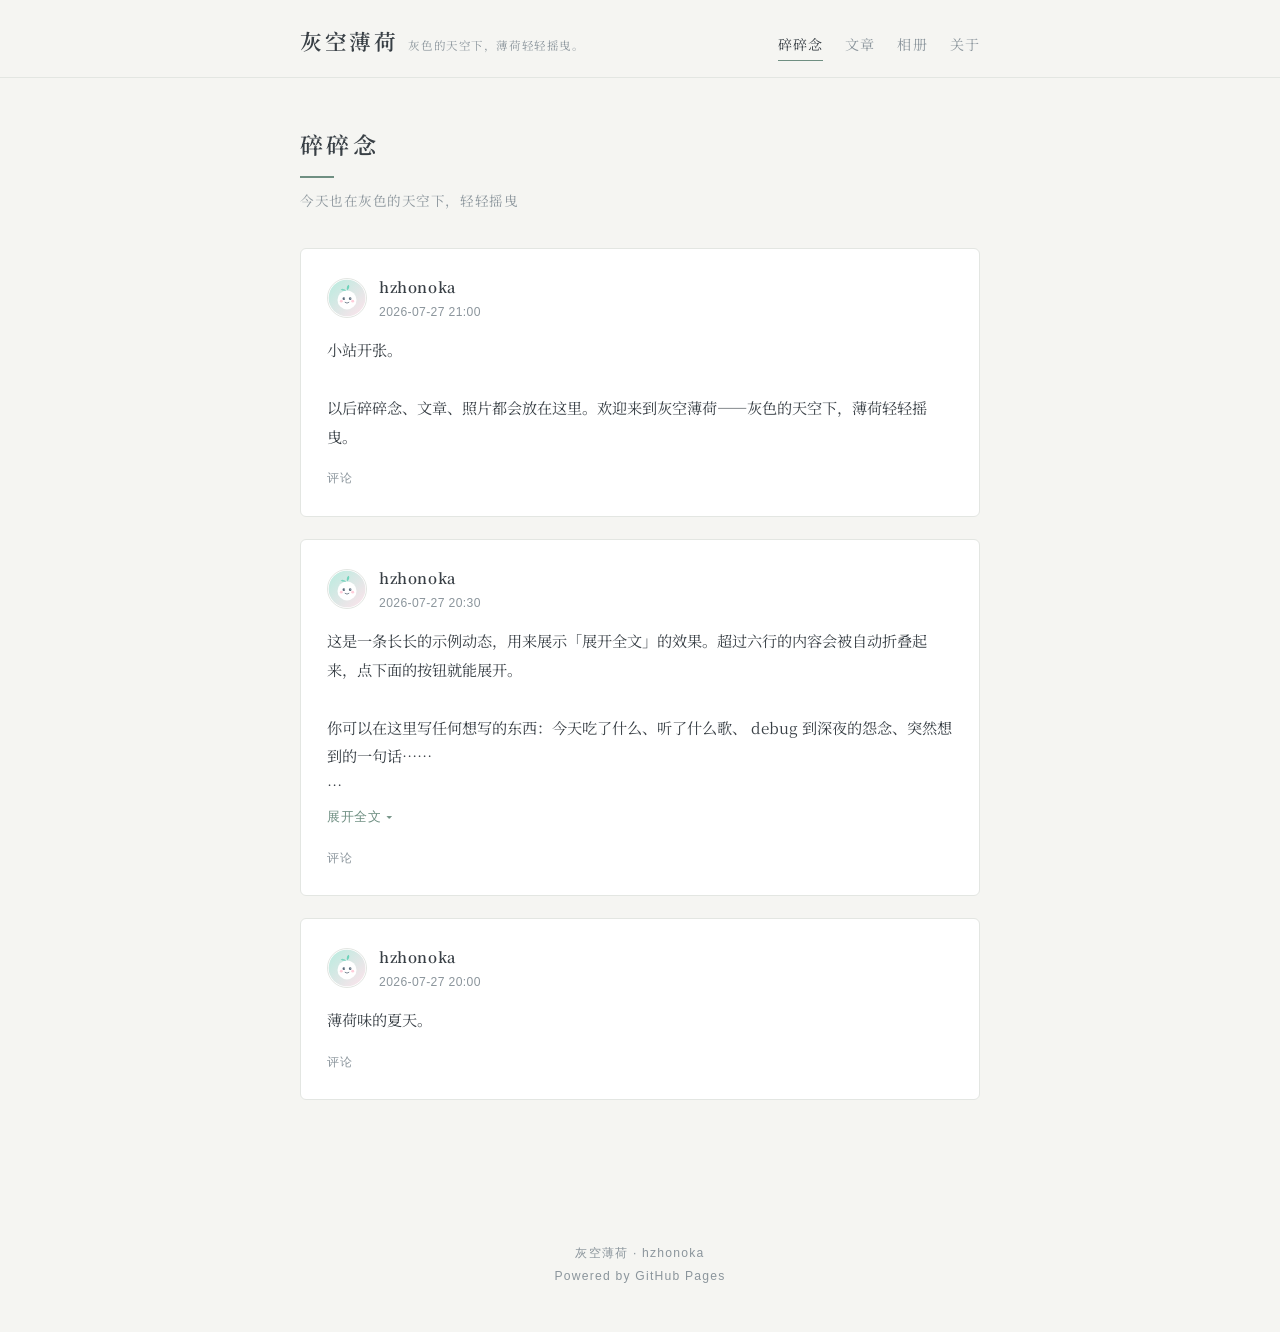
==== index.html @ 0781a8f7 "小站开张" ====
<!DOCTYPE html>
<html lang="zh-CN">
<head>
  <meta charset="UTF-8">
  <meta name="viewport" content="width=device-width, initial-scale=1.0">
  <title>灰空薄荷 · 碎碎念</title>
  <link rel="icon" href="assets/avatar.svg">
  <link rel="stylesheet" href="https://fonts.loli.net/css2?family=Noto+Serif+SC:wght@400;600&display=swap">
  <link rel="stylesheet" href="assets/style.css">
</head>
<body>
  <header class="site-header" id="site-header"></header>

  <main class="container">
    <div class="page-banner">
      <h1>碎碎念</h1>
      <p>今天也在灰色的天空下，轻轻摇曳</p>
    </div>
    <div id="timeline"></div>
  </main>

  <footer class="site-footer" id="site-footer"></footer>

  <script src="data/config.js"></script>
  <script src="data/moments.js"></script>
  <script src="assets/main.js"></script>
  <script>
    renderHeader("moments");
    renderFooter();

    const cfg = window.SITE_CONFIG;
    const timeline = document.getElementById("timeline");

    function escapeHtml(s) {
      return s.replace(/&/g, "&amp;").replace(/</g, "&lt;").replace(/>/g, "&gt;");
    }

    window.MOMENTS.forEach(function (m) {
      const card = document.createElement("article");
      card.className = "card";
      const long = m.text.length > 180 || m.text.split("\n").length > 6;
      card.innerHTML =
        '<div class="moment-head">' +
          '<img class="avatar" src="' + cfg.avatar + '" alt="avatar">' +
          '<div class="moment-meta">' +
            '<div class="name">' + escapeHtml(cfg.nickname) + "</div>" +
            '<div class="time">' + m.time + "</div>" +
          "</div>" +
        "</div>" +
        '<div class="moment-body' + (long ? " clamped" : "") + '">' + escapeHtml(m.text) + "</div>" +
        (long ? '<button class="expand-btn">展开全文 ▾</button>' : "") +
        '<div class="moment-foot">' +
          '<button class="comment-toggle">评论</button>' +
        "</div>" +
        '<div class="comment-box" style="display:none;"></div>';

      const btn = card.querySelector(".expand-btn");
      if (btn) {
        btn.addEventListener("click", function () {
          const body = card.querySelector(".moment-body");
          const clamped = body.classList.toggle("clamped");
          btn.textContent = clamped ? "展开全文 ▾" : "收起 ▴";
        });
      }

      const toggle = card.querySelector(".comment-toggle");
      const box = card.querySelector(".comment-box");
      toggle.addEventListener("click", function () {
        const show = box.style.display === "none";
        box.style.display = show ? "block" : "none";
        toggle.textContent = show ? "收起评论" : "评论";
        if (show && !box.dataset.loaded) {
          box.dataset.loaded = "1";
          loadGiscus(box, "moment-" + m.id);
        }
      });

      timeline.appendChild(card);
    });
  </script>
</body>
</html>
---- assets/style.css ----
/* ============ 灰空薄荷 · 全局样式 ============ */
:root {
  --sage: #6f8f82;          /* 灰薄荷，唯一的强调色 */
  --sage-dark: #587568;
  --ink: #383f45;
  --ink-light: #8b959c;
  --line: #e3e6e2;
  --paper: #f5f5f2;
  --card-bg: #ffffff;
  --radius: 6px;
  --serif: "Noto Serif SC", "Songti SC", "SimSun", serif;
  --sans: "PingFang SC", "Microsoft YaHei", "Hiragino Sans GB", sans-serif;
}

* { margin: 0; padding: 0; box-sizing: border-box; }

body {
  font-family: var(--serif);
  color: var(--ink);
  background: var(--paper);
  min-height: 100vh;
  line-height: 1.9;
}

a { color: var(--sage); text-decoration: none; transition: color 0.2s; }
a:hover { color: var(--sage-dark); }

::selection { background: rgba(111, 143, 130, 0.18); }

/* ---------- 顶部导航 ---------- */
.site-header {
  background: var(--paper);
  border-bottom: 1px solid var(--line);
}
.header-inner {
  max-width: 720px; margin: 0 auto; padding: 20px 20px 16px;
  display: flex; align-items: baseline; justify-content: space-between;
  flex-wrap: wrap; gap: 10px;
}
.site-title {
  font-family: var(--serif);
  font-size: 1.35rem; font-weight: 600; color: var(--ink);
  letter-spacing: 0.12em;
}
.site-title small {
  font-size: 0.72rem; color: var(--ink-light); font-weight: 400;
  letter-spacing: 0.05em; margin-left: 10px;
}

.nav { display: flex; gap: 22px; flex-wrap: wrap; }
.nav a {
  font-size: 0.88rem; color: var(--ink-light); letter-spacing: 0.08em;
  padding-bottom: 2px; border-bottom: 1px solid transparent;
}
.nav a:hover { color: var(--ink); border-bottom-color: var(--ink); }
.nav a.active { color: var(--ink); border-bottom-color: var(--sage); }

/* ---------- 主体 ---------- */
.container { max-width: 720px; margin: 0 auto; padding: 44px 20px 90px; }

.page-banner { margin-bottom: 34px; }
.page-banner h1 {
  font-size: 1.45rem; font-weight: 600; letter-spacing: 0.15em; color: var(--ink);
}
.page-banner h1::after {
  content: ""; display: block; width: 34px; height: 2px;
  background: var(--sage); margin-top: 10px;
}
.page-banner p { color: var(--ink-light); font-size: 0.85rem; margin-top: 10px; letter-spacing: 0.04em; }

/* ---------- 卡片 ---------- */
.card {
  background: var(--card-bg);
  border: 1px solid var(--line);
  border-radius: var(--radius);
  padding: 24px 26px;
  margin-bottom: 22px;
}

/* ---------- 碎碎念时间线 ---------- */
.moment-head { display: flex; align-items: center; gap: 12px; margin-bottom: 12px; }
.avatar {
  width: 40px; height: 40px; border-radius: 50%;
  border: 1px solid var(--line); object-fit: cover; background: #fff;
  flex-shrink: 0;
}
.moment-meta .name { font-weight: 600; color: var(--ink); font-size: 0.92rem; letter-spacing: 0.04em; }
.moment-meta .time { font-size: 0.76rem; color: var(--ink-light); font-family: var(--sans); letter-spacing: 0.03em; }
.moment-body { white-space: pre-wrap; word-break: break-word; font-size: 0.95rem; }
.moment-body.clamped {
  display: -webkit-box; -webkit-line-clamp: 6; -webkit-box-orient: vertical; overflow: hidden;
}
.expand-btn {
  background: none; border: none; color: var(--sage); cursor: pointer;
  font-size: 0.82rem; padding: 6px 0 0; font-family: var(--sans); letter-spacing: 0.05em;
}
.expand-btn:hover { color: var(--sage-dark); }
.moment-foot { margin-top: 10px; }
.moment-foot button {
  background: none; border: none; cursor: pointer; font-size: 0.78rem;
  color: var(--ink-light); font-family: var(--sans); letter-spacing: 0.06em;
  padding: 0;
}
.moment-foot button:hover { color: var(--sage); }
.comment-box { margin-top: 16px; border-top: 1px solid var(--line); padding-top: 16px; }

/* ---------- 文章列表 ---------- */
.post-item { display: block; color: inherit; transition: border-color 0.2s; }
.post-item:hover { border-color: var(--sage); }
.post-item h2 {
  font-size: 1.18rem; font-weight: 600; color: var(--ink); letter-spacing: 0.05em;
  transition: color 0.2s;
}
.post-item:hover h2 { color: var(--sage-dark); }
.post-item .post-date {
  font-size: 0.76rem; color: var(--ink-light); margin: 6px 0 8px;
  font-family: var(--sans); letter-spacing: 0.08em;
}
.post-item .post-excerpt { font-size: 0.9rem; color: var(--ink-light); }
.post-tags { margin-top: 10px; display: flex; gap: 8px; flex-wrap: wrap; }
.tag {
  font-size: 0.72rem; padding: 1px 10px; border-radius: 2px;
  border: 1px solid var(--line); color: var(--ink-light);
  font-family: var(--sans); letter-spacing: 0.06em;
}

/* ---------- 文章正文 ---------- */
.post-content { font-size: 0.96rem; }
.post-content h1, .post-content h2, .post-content h3 {
  font-weight: 600; letter-spacing: 0.08em; margin: 1.8em 0 0.7em; color: var(--ink);
}
.post-content h1 { font-size: 1.3rem; }
.post-content h2 { font-size: 1.15rem; padding-left: 10px; border-left: 3px solid var(--sage); }
.post-content h3 { font-size: 1.02rem; }
.post-content p { margin: 0.9em 0; }
.post-content a { border-bottom: 1px solid var(--sage); }
.post-content img { max-width: 100%; border-radius: 3px; }
.post-content hr { border: none; border-top: 1px solid var(--line); margin: 2em 0; }
.post-content ul, .post-content ol { padding-left: 1.5em; margin: 0.9em 0; }
.post-content code {
  background: var(--paper); padding: 2px 6px; border-radius: 3px;
  font-family: Consolas, "Courier New", monospace; font-size: 0.86em; color: var(--sage-dark);
}
.post-content pre {
  background: #2f363b; color: #dfe6e2; padding: 18px 20px; border-radius: 4px;
  overflow-x: auto; margin: 1.2em 0; line-height: 1.7;
}
.post-content pre code { background: none; color: inherit; padding: 0; }
.post-content blockquote {
  border-left: 3px solid var(--sage);
  margin: 1.4em 0; padding: 4px 0 4px 18px; color: var(--ink-light);
}
.back-link {
  display: inline-block; margin-bottom: 22px; font-size: 0.82rem;
  font-family: var(--sans); letter-spacing: 0.05em;
}

/* ---------- 相册 ---------- */
.album-grid {
  display: grid; grid-template-columns: repeat(auto-fill, minmax(200px, 1fr)); gap: 18px;
}
.photo-card {
  background: #fff; border: 1px solid var(--line); border-radius: 3px;
  padding: 8px 8px 10px;
  transition: box-shadow 0.25s; cursor: zoom-in;
}
.photo-card:hover { box-shadow: 0 6px 20px rgba(56, 63, 69, 0.1); }
.photo-card img { width: 100%; display: block; aspect-ratio: 4/3; object-fit: cover; filter: saturate(0.85); }
.photo-card .caption {
  font-size: 0.78rem; color: var(--ink-light); margin-top: 8px;
  text-align: center; font-family: var(--sans); letter-spacing: 0.03em;
}

.lightbox {
  display: none; position: fixed; inset: 0; z-index: 300;
  background: rgba(40, 46, 50, 0.85);
  align-items: center; justify-content: center; cursor: zoom-out;
}
.lightbox.show { display: flex; }
.lightbox img { max-width: 88vw; max-height: 86vh; }

/* ---------- 关于我 ---------- */
.about-hero { text-align: left; display: flex; align-items: center; gap: 20px; }
.about-hero .avatar { width: 84px; height: 84px; }
.about-hero h1 { font-size: 1.35rem; font-weight: 600; letter-spacing: 0.1em; }
.about-hero .sig { color: var(--ink-light); margin-top: 4px; font-size: 0.88rem; }
.about-section h2 {
  font-size: 1.02rem; font-weight: 600; letter-spacing: 0.1em; margin-bottom: 12px;
  padding-left: 10px; border-left: 3px solid var(--sage);
}
.link-list { display: flex; gap: 12px; flex-wrap: wrap; }
.link-chip {
  padding: 5px 16px; border: 1px solid var(--line); border-radius: 3px;
  font-size: 0.85rem; color: var(--ink); font-family: var(--sans); letter-spacing: 0.05em;
  transition: border-color 0.2s, color 0.2s;
}
.link-chip:hover { border-color: var(--sage); color: var(--sage-dark); }
.skill-tags { display: flex; gap: 8px; flex-wrap: wrap; }

/* ---------- 页脚 ---------- */
.site-footer {
  text-align: center; padding: 30px 16px 44px; color: var(--ink-light);
  font-size: 0.76rem; font-family: var(--sans); letter-spacing: 0.1em;
}

/* ---------- 响应式 ---------- */
@media (max-width: 560px) {
  .header-inner { flex-direction: column; align-items: flex-start; gap: 8px; }
  .card { padding: 18px 20px; }
  .about-hero { flex-direction: column; align-items: flex-start; }
  .album-grid { grid-template-columns: repeat(auto-fill, minmax(150px, 1fr)); }
}
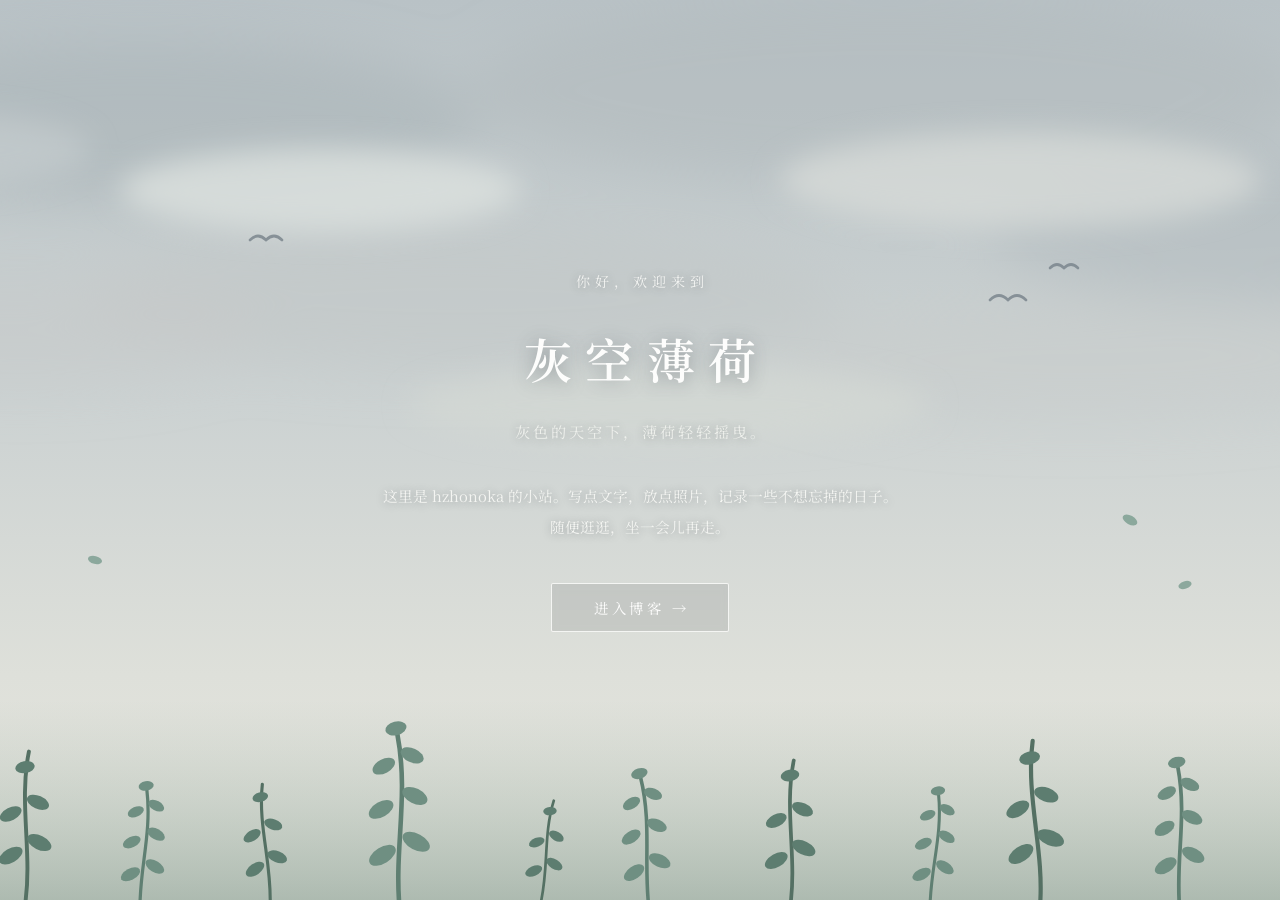
==== commit 9eea124c: "add main page,technology&study part" ====
--- a/index.html
+++ b/index.html
@@ -3,80 +3,30 @@
 <head>
   <meta charset="UTF-8">
   <meta name="viewport" content="width=device-width, initial-scale=1.0">
-  <title>灰空薄荷 · 碎碎念</title>
+  <title>灰空薄荷</title>
   <link rel="icon" href="assets/avatar.svg">
   <link rel="stylesheet" href="https://fonts.loli.net/css2?family=Noto+Serif+SC:wght@400;600&display=swap">
   <link rel="stylesheet" href="assets/style.css">
 </head>
-<body>
-  <header class="site-header" id="site-header"></header>
-
-  <main class="container">
-    <div class="page-banner">
-      <h1>碎碎念</h1>
-      <p>今天也在灰色的天空下，轻轻摇曳</p>
+<body class="landing">
+  <main class="landing-hero">
+    <div class="landing-inner">
+      <p class="landing-hi" id="landing-hi"></p>
+      <h1 class="landing-title" id="landing-title"></h1>
+      <p class="landing-tagline" id="landing-tagline"></p>
+      <p class="landing-welcome" id="landing-welcome"></p>
+      <a class="landing-enter" href="moments.html">进入博客 →</a>
     </div>
-    <div id="timeline"></div>
   </main>
 
-  <footer class="site-footer" id="site-footer"></footer>
-
   <script src="data/config.js"></script>
-  <script src="data/moments.js"></script>
   <script src="assets/main.js"></script>
   <script>
-    renderHeader("moments");
-    renderFooter();
-
-    const cfg = window.SITE_CONFIG;
-    const timeline = document.getElementById("timeline");
-
-    function escapeHtml(s) {
-      return s.replace(/&/g, "&amp;").replace(/</g, "&lt;").replace(/>/g, "&gt;");
-    }
-
-    window.MOMENTS.forEach(function (m) {
-      const card = document.createElement("article");
-      card.className = "card";
-      const long = m.text.length > 180 || m.text.split("\n").length > 6;
-      card.innerHTML =
-        '<div class="moment-head">' +
-          '<img class="avatar" src="' + cfg.avatar + '" alt="avatar">' +
-          '<div class="moment-meta">' +
-            '<div class="name">' + escapeHtml(cfg.nickname) + "</div>" +
-            '<div class="time">' + m.time + "</div>" +
-          "</div>" +
-        "</div>" +
-        '<div class="moment-body' + (long ? " clamped" : "") + '">' + escapeHtml(m.text) + "</div>" +
-        (long ? '<button class="expand-btn">展开全文 ▾</button>' : "") +
-        '<div class="moment-foot">' +
-          '<button class="comment-toggle">评论</button>' +
-        "</div>" +
-        '<div class="comment-box" style="display:none;"></div>';
-
-      const btn = card.querySelector(".expand-btn");
-      if (btn) {
-        btn.addEventListener("click", function () {
-          const body = card.querySelector(".moment-body");
-          const clamped = body.classList.toggle("clamped");
-          btn.textContent = clamped ? "展开全文 ▾" : "收起 ▴";
-        });
-      }
-
-      const toggle = card.querySelector(".comment-toggle");
-      const box = card.querySelector(".comment-box");
-      toggle.addEventListener("click", function () {
-        const show = box.style.display === "none";
-        box.style.display = show ? "block" : "none";
-        toggle.textContent = show ? "收起评论" : "评论";
-        if (show && !box.dataset.loaded) {
-          box.dataset.loaded = "1";
-          loadGiscus(box, "moment-" + m.id);
-        }
-      });
-
-      timeline.appendChild(card);
-    });
+    const cfg = window.SITE_CONFIG || {};
+    document.getElementById("landing-hi").textContent = cfg.greeting || "你好，欢迎来到";
+    document.getElementById("landing-title").textContent = cfg.siteName || "灰空薄荷";
+    document.getElementById("landing-tagline").textContent = cfg.tagline || "";
+    document.getElementById("landing-welcome").textContent = cfg.welcome || "";
   </script>
 </body>
 </html>
--- a/assets/style.css
+++ b/assets/style.css
@@ -210,3 +210,69 @@
   .about-hero { flex-direction: column; align-items: flex-start; }
   .album-grid { grid-template-columns: repeat(auto-fill, minmax(150px, 1fr)); }
 }
+
+/* ---------- 页面过渡 ---------- */
+html.page-enter body { opacity: 0; transition: opacity 0.25s ease; }
+html.page-enter.page-enter-active body { opacity: 1; }
+html.page-leave body { opacity: 0; transition: opacity 0.2s ease; }
+
+/* ---------- 主页（门面页） ---------- */
+body.landing { background: #c9cfd0; }
+.landing-hero {
+  min-height: 100vh;
+  background: url("bg.svg") center / cover no-repeat;
+  display: flex; flex-direction: column;
+  align-items: center; justify-content: center;
+  position: relative;
+  padding: 24px;
+}
+.landing-inner {
+  text-align: center;
+  max-width: 560px;
+  animation: landing-rise 0.9s ease both;
+}
+@keyframes landing-rise {
+  from { opacity: 0; transform: translateY(18px); }
+  to { opacity: 1; transform: translateY(0); }
+}
+.landing-hi {
+  font-size: 0.88rem; color: #f2f3f1; letter-spacing: 0.35em;
+  text-shadow: 0 1px 8px rgba(56, 63, 69, 0.35);
+  margin-bottom: 18px; text-indent: 0.35em;
+}
+.landing-title {
+  font-size: 3rem; font-weight: 600; color: #fdfdfc;
+  letter-spacing: 0.28em; text-indent: 0.28em;
+  text-shadow: 0 2px 18px rgba(56, 63, 69, 0.4);
+}
+.landing-tagline {
+  margin-top: 14px; font-size: 0.95rem; color: #eef0ec;
+  letter-spacing: 0.2em; text-indent: 0.2em;
+  text-shadow: 0 1px 8px rgba(56, 63, 69, 0.35);
+}
+.landing-welcome {
+  margin: 34px auto 0; font-size: 0.92rem; line-height: 2.1;
+  color: #f4f5f2; white-space: pre-wrap;
+  text-shadow: 0 1px 8px rgba(56, 63, 69, 0.4);
+}
+.landing-enter {
+  display: inline-block; margin-top: 40px;
+  padding: 10px 38px;
+  border: 1px solid rgba(253, 253, 252, 0.85); border-radius: 2px;
+  color: #fdfdfc; font-size: 0.9rem; letter-spacing: 0.25em; text-indent: 0.25em;
+  background: rgba(56, 63, 69, 0.12);
+  backdrop-filter: blur(3px);
+  transition: background 0.25s, letter-spacing 0.25s;
+}
+.landing-enter:hover {
+  background: rgba(111, 143, 130, 0.4); color: #fff; letter-spacing: 0.32em;
+}
+.landing-hint {
+  position: absolute; bottom: 26px; left: 0; right: 0;
+  text-align: center; font-size: 0.72rem; color: rgba(250, 250, 248, 0.75);
+  letter-spacing: 0.3em; text-indent: 0.3em; font-family: var(--sans);
+  text-shadow: 0 1px 6px rgba(56, 63, 69, 0.3);
+}
+@media (max-width: 560px) {
+  .landing-title { font-size: 2.1rem; }
+}
